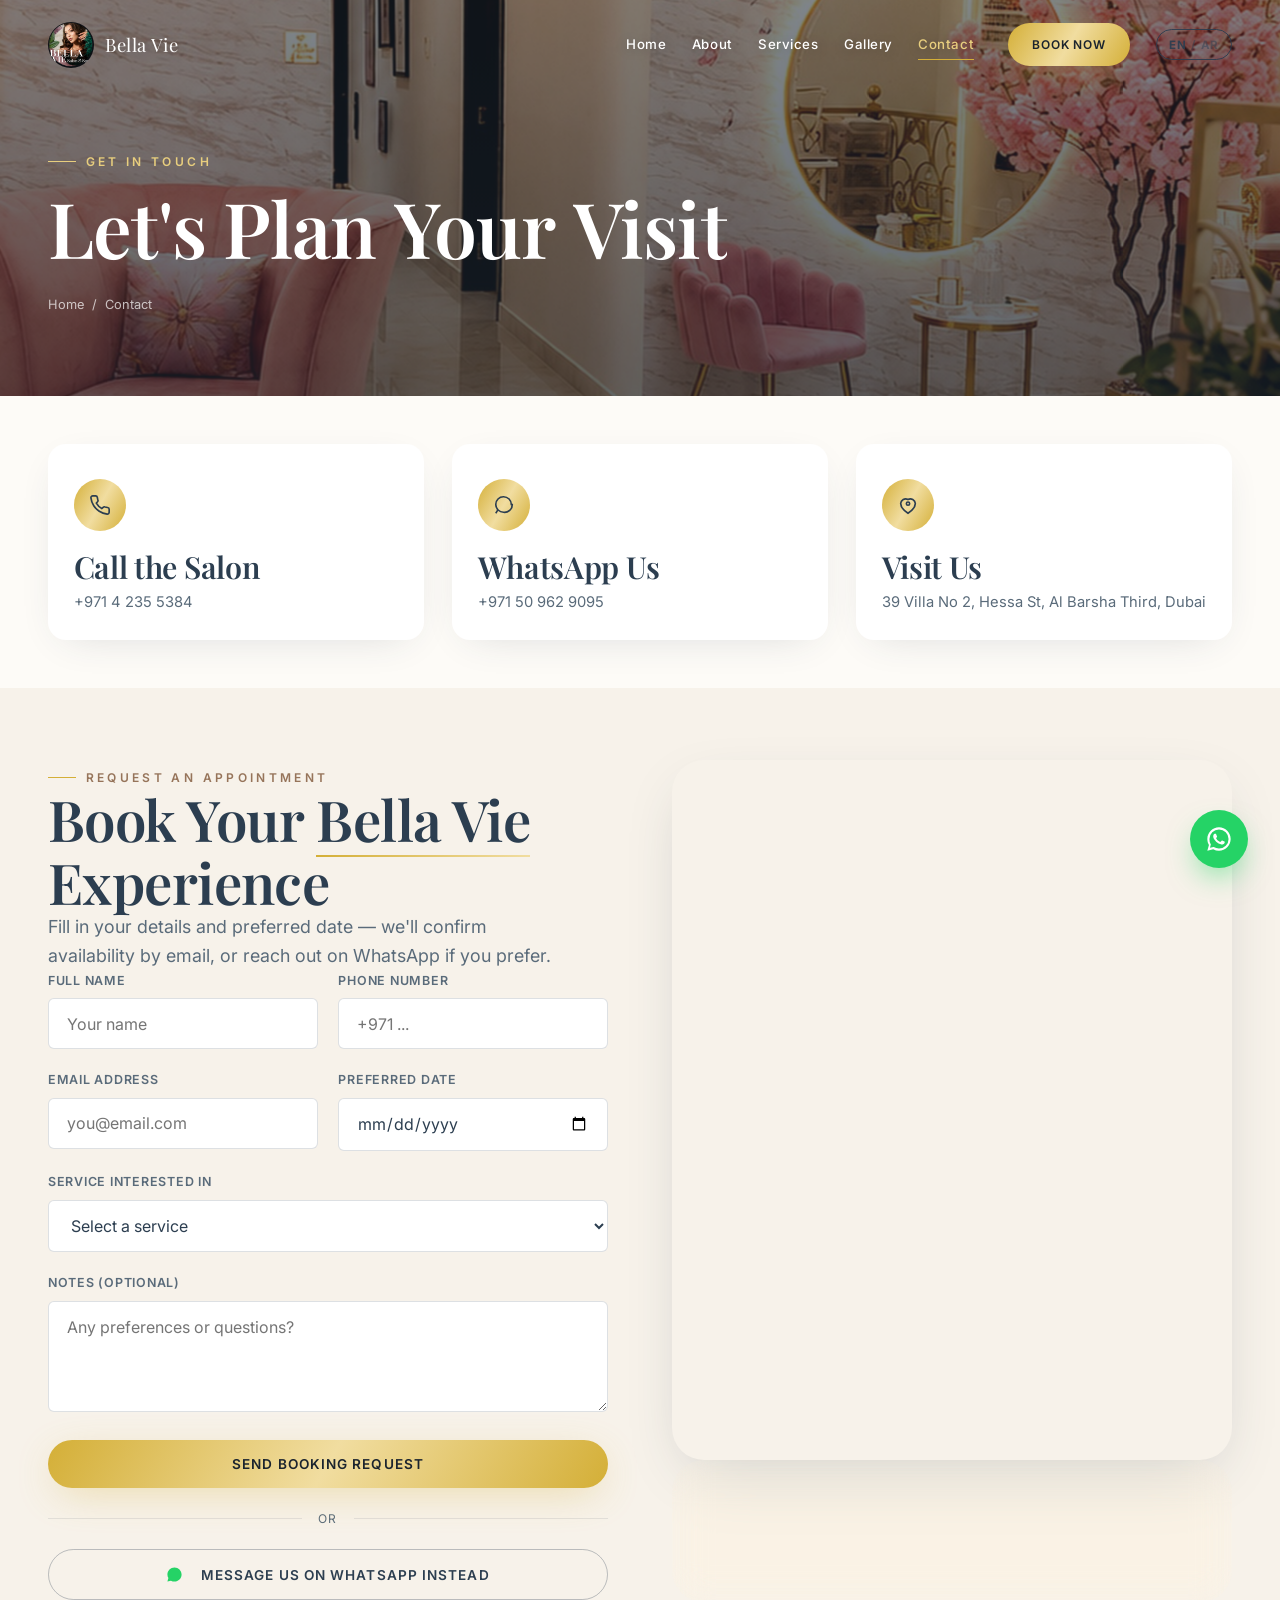
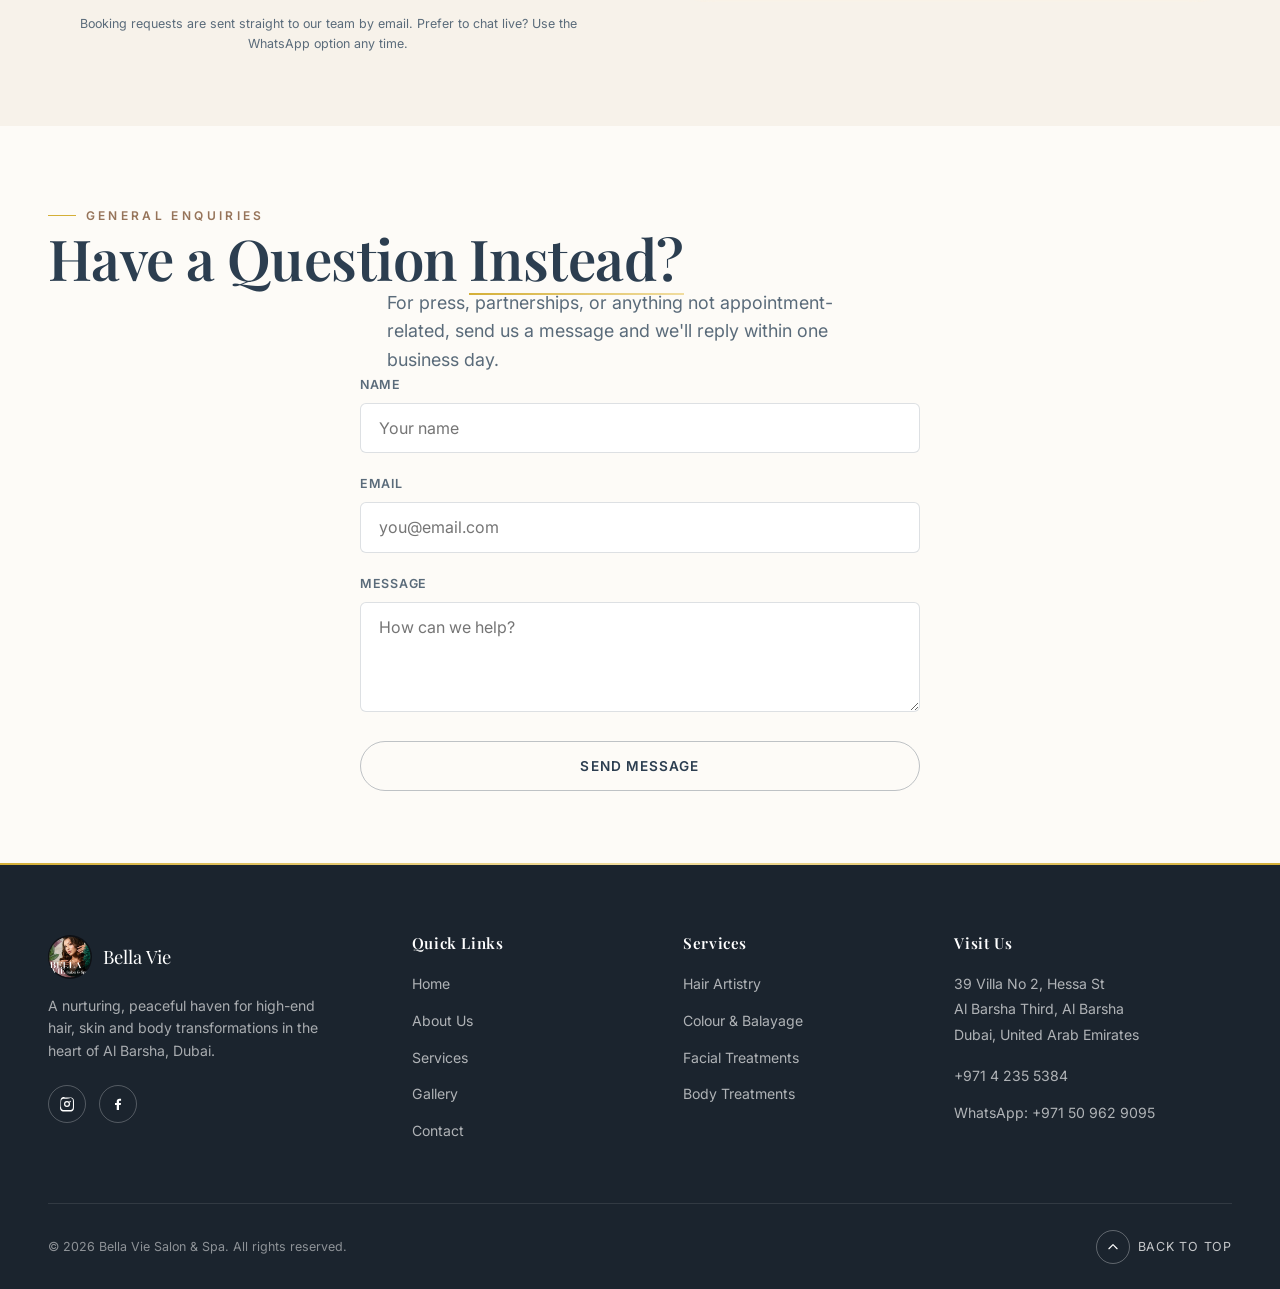
==== contact.html @ ded5eeb9 "Add files via upload" ====
<!DOCTYPE html>
<html lang="en">
<head>
<meta charset="UTF-8">
<meta name="viewport" content="width=device-width, initial-scale=1.0">
<title>Contact & Book | Bella Vie Salon & Spa — Dubai</title>
<meta name="description" content="Book your appointment or get in touch with Bella Vie Salon & Spa in Al Barsha, Dubai. Call, WhatsApp, or visit us in person.">
<link rel="canonical" href="https://bellavie.ae/contact.html">
<link rel="icon" type="image/png" sizes="32x32" href="favicon-32.png">
<link rel="preconnect" href="https://fonts.googleapis.com">
<link rel="preconnect" href="https://fonts.gstatic.com" crossorigin>
<link href="https://fonts.googleapis.com/css2?family=Playfair+Display:ital,wght@0,500;0,600;0,700;1,500;1,600&family=Inter:wght@400;500;600;700&family=Tajawal:wght@400;500;700&display=swap" rel="stylesheet">
<link rel="stylesheet" href="style.css?v=6">
<link rel="stylesheet" href="animations.css?v=6">
</head>
<body>

<div class="loader" aria-hidden="true">
  <div class="loader-mark">Bella&nbsp;Vie</div>
  <div class="loader-line"></div>
</div>

<header class="site-header">
  <div class="container">
    <a href="index.html" class="brand" aria-label="Bella Vie Salon & Spa — Home">
      <img src="logo-sm.png" alt="Bella Vie Salon & Spa logo" width="46" height="46">
      <span class="brand-word">Bella Vie</span>
    </a>
    <nav class="nav-links" id="nav-links">
      <a href="index.html" class="nav-link" data-i18n="nav.home">Home</a>
      <a href="about.html" class="nav-link" data-i18n="nav.about">About</a>
      <a href="services.html" class="nav-link" data-i18n="nav.services">Services</a>
      <a href="gallery.html" class="nav-link" data-i18n="nav.gallery">Gallery</a>
      <a href="contact.html" class="nav-link" data-i18n="nav.contact">Contact</a>
      <a href="contact.html#book" class="btn btn-gold btn-sm nav-cta" data-i18n="nav.book">Book Now</a>
      <button class="lang-toggle" id="lang-toggle" type="button" aria-label="Switch language">
        <span class="lang-en">EN</span><span class="lang-sep">/</span><span class="lang-ar">AR</span>
      </button>
    </nav>
    <button class="nav-toggle" id="nav-toggle" aria-label="Toggle navigation menu" aria-expanded="false">
      <span></span><span></span><span></span>
    </button>
  </div>
</header>

<section class="page-hero" style="min-height:44vh;">
  <div class="page-hero-media" data-parallax="0.1">
    <img src="hero-graded.jpg" alt="Bella Vie Salon interior" width="1642" height="1688">
  </div>
  <div class="page-hero-content container">
    <span class="eyebrow" data-i18n="contact.eyebrow">Get In Touch</span>
    <h1 data-i18n="contact.title">Let's Plan Your Visit</h1>
    <div class="breadcrumb">
      <a href="index.html">Home</a><span>/</span><span>Contact</span>
    </div>
  </div>
</section>

<!-- ============================= CONTACT INFO STRIP ============================= -->
<section class="section section--tight">
  <div class="container">
    <div class="grid grid-3">
      <div class="card" data-reveal>
        <div class="card-body" style="padding-top:2.2rem;">
          <div style="width:52px;height:52px;border-radius:50%;background:var(--grad-gold);display:flex;align-items:center;justify-content:center;margin-bottom:1.2rem;">
            <svg width="22" height="22" viewBox="0 0 24 24" fill="none" stroke="#2C3E50" stroke-width="1.8"><path d="M22 16.9v3a2 2 0 0 1-2.2 2 19.8 19.8 0 0 1-8.6-3.1 19.5 19.5 0 0 1-6-6 19.8 19.8 0 0 1-3.1-8.6A2 2 0 0 1 4.1 2h3a2 2 0 0 1 2 1.7c.1.9.3 1.8.6 2.7a2 2 0 0 1-.4 2.1L8 9.9a16 16 0 0 0 6 6l1.4-1.4a2 2 0 0 1 2.1-.4c.9.3 1.8.5 2.7.6a2 2 0 0 1 1.8 2Z"/></svg>
          </div>
          <h3>Call the Salon</h3>
          <p class="mt-sm"><a href="tel:+97142355384" style="color:var(--color-ink-soft);">+971 4 235 5384</a></p>
        </div>
      </div>
      <div class="card" data-reveal style="--delay:0.1s">
        <div class="card-body" style="padding-top:2.2rem;">
          <div style="width:52px;height:52px;border-radius:50%;background:var(--grad-gold);display:flex;align-items:center;justify-content:center;margin-bottom:1.2rem;">
            <svg width="22" height="22" viewBox="0 0 24 24" fill="none" stroke="#2C3E50" stroke-width="1.8"><path d="M21 11.5a8.38 8.38 0 0 1-9.5 8.4A8.5 8.5 0 0 1 3 11.5 8.38 8.38 0 0 1 11.5 3a8.5 8.5 0 0 1 8.5 8.5Z"/><path d="m3 21 2.5-4"/></svg>
          </div>
          <h3>WhatsApp Us</h3>
          <p class="mt-sm"><a href="https://wa.me/971509629095" target="_blank" rel="noopener" style="color:var(--color-ink-soft);">+971 50 962 9095</a></p>
        </div>
      </div>
      <div class="card" data-reveal style="--delay:0.2s">
        <div class="card-body" style="padding-top:2.2rem;">
          <div style="width:52px;height:52px;border-radius:50%;background:var(--grad-gold);display:flex;align-items:center;justify-content:center;margin-bottom:1.2rem;">
            <svg width="22" height="22" viewBox="0 0 24 24" fill="none" stroke="#2C3E50" stroke-width="1.8"><path d="M12 21c-4.4-2.9-8-6.4-8-10.6A5.4 5.4 0 0 1 12 6a5.4 5.4 0 0 1 8 4.4C20 14.6 16.4 18.1 12 21Z"/><circle cx="12" cy="10.5" r="1.8"/></svg>
          </div>
          <h3>Visit Us</h3>
          <p class="mt-sm" style="color:var(--color-ink-soft);">39 Villa No 2, Hessa St, Al Barsha Third, Dubai</p>
        </div>
      </div>
    </div>
  </div>
</section>

<!-- ============================= BOOKING FORM + MAP ============================= -->
<section class="section section--alt" id="book">
  <div class="container">
    <div class="split" style="align-items:flex-start;">
      <div data-reveal="left">
        <span class="eyebrow">Request an Appointment</span>
        <h2 class="mt-sm">Book Your <span class="thread">Bella Vie</span> Experience</h2>
        <p class="lead mt-md">Fill in your details and preferred date — we'll confirm availability by email, or reach out on WhatsApp if you prefer.</p>

        <form id="booking-form" class="mt-lg" novalidate action="https://formspree.io/f/YOUR_FORM_ID" method="POST">
          <input type="hidden" name="_subject" value="New Booking Request — Bella Vie Salon & Spa">
          <div class="form-row">
            <div class="form-field">
              <label for="name">Full Name</label>
              <input type="text" id="name" name="name" placeholder="Your name" required>
            </div>
            <div class="form-field">
              <label for="phone">Phone Number</label>
              <input type="tel" id="phone" name="phone" placeholder="+971 ..." required>
            </div>
          </div>
          <div class="form-row">
            <div class="form-field">
              <label for="email">Email Address</label>
              <input type="email" id="email" name="email" placeholder="you@email.com" required>
            </div>
            <div class="form-field">
              <label for="date">Preferred Date</label>
              <input type="date" id="date" name="date" required>
            </div>
          </div>
          <div class="form-field">
            <label for="service">Service Interested In</label>
            <select id="service" name="service" required>
              <option value="" disabled selected>Select a service</option>
              <optgroup label="Hair">
                <option>Women's Haircut & Blowout</option>
                <option>Men's Precision Haircut</option>
                <option>Signature Blowout</option>
                <option>Special Event Styling</option>
              </optgroup>
              <optgroup label="Hair Colour">
                <option>Full Colour Refresh</option>
                <option>Full Highlights</option>
                <option>Balayage / Ombré</option>
                <option>Premium Keratin Treatment</option>
              </optgroup>
              <optgroup label="Facial Treatments">
                <option>Signature Hydrating Facial</option>
                <option>Detox Facial</option>
                <option>Anti-Aging KRX Peel</option>
              </optgroup>
              <optgroup label="Body Treatments">
                <option>Swedish Massage</option>
                <option>Deep Tissue Massage</option>
                <option>Body Scrubs & Polishes</option>
              </optgroup>
            </select>
          </div>
          <div class="form-field">
            <label for="message">Notes (optional)</label>
            <textarea id="message" name="message" rows="4" placeholder="Any preferences or questions?"></textarea>
          </div>
          <button type="submit" class="btn btn-gold" style="width:100%;" id="booking-submit-btn">
            <span class="btn-label">Send Booking Request</span>
          </button>
          <div id="booking-status" class="form-status" role="status" aria-live="polite"></div>

          <div class="or-divider"><span>or</span></div>

          <button type="button" class="btn btn-outline" style="width:100%;" id="booking-whatsapp-btn">
            <svg width="17" height="17" viewBox="0 0 24 24" fill="#25D366" style="margin-right:0.5rem; vertical-align:-3px;"><path d="M12 2C6.48 2 2 6.48 2 12c0 1.86.5 3.6 1.38 5.1L2 22l5.05-1.32A9.94 9.94 0 0 0 12 22c5.52 0 10-4.48 10-10S17.52 2 12 2Z"/></svg>
            Message Us on WhatsApp Instead
          </button>
          <p style="font-size:0.78rem; color:var(--color-ink-soft); margin-top:0.9rem; text-align:center;">Booking requests are sent straight to our team by email. Prefer to chat live? Use the WhatsApp option any time.</p>
        </form>
      </div>

      <div data-reveal="right">
        <div class="frame-media" style="aspect-ratio:4/5; box-shadow:var(--shadow-soft);">
          <iframe
            title="Bella Vie Salon & Spa location map"
            src="https://www.google.com/maps?q=Hessa+St,+Al+Barsha+Third,+Al+Barsha,+Dubai,+United+Arab+Emirates&output=embed"
            width="100%" height="100%" style="border:0;" loading="lazy" referrerpolicy="no-referrer-when-downgrade">
          </iframe>
        </div>
        <div class="glass-panel mt-md" style="padding:1.6rem;">
          <h4>Opening Hours</h4>
          <div style="margin-top:0.9rem; font-size:0.9rem; color:var(--color-ink-soft); display:flex; flex-direction:column; gap:0.5rem;">
            <div style="display:flex; justify-content:space-between;"><span>Saturday – Thursday</span><span>10:00 AM – 10:00 PM</span></div>
            <div style="display:flex; justify-content:space-between;"><span>Friday</span><span>2:00 PM – 10:00 PM</span></div>
          </div>
        </div>
      </div>
    </div>
  </div>
</section>

<!-- ============================= GENERAL ENQUIRY ============================= -->
<section class="section">
  <div class="container container-narrow text-center">
    <span class="eyebrow" data-reveal style="justify-content:center;">General Enquiries</span>
    <h2 class="mt-sm" data-reveal style="--delay:0.06s">Have a Question <span class="thread">Instead?</span></h2>
    <p class="lead mt-sm" data-reveal style="--delay:0.1s; margin-inline:auto;">For press, partnerships, or anything not appointment-related, send us a message and we'll reply within one business day.</p>

    <form id="contact-form" class="mt-lg" novalidate data-reveal style="text-align:left; max-width:560px; margin-inline:auto; --delay:0.16s" action="https://formspree.io/f/YOUR_FORM_ID" method="POST">
      <input type="hidden" name="_subject" value="Website Enquiry — Bella Vie Salon & Spa">
      <div class="form-field">
        <label for="cname">Name</label>
        <input type="text" id="cname" name="name" placeholder="Your name" required>
      </div>
      <div class="form-field">
        <label for="cemail">Email</label>
        <input type="email" id="cemail" name="email" placeholder="you@email.com" required>
      </div>
      <div class="form-field">
        <label for="cmessage">Message</label>
        <textarea id="cmessage" name="message" rows="4" placeholder="How can we help?" required></textarea>
      </div>
      <button type="submit" class="btn btn-outline" style="width:100%;" id="contact-submit-btn">Send Message</button>
      <div id="contact-status" class="form-status" role="status" aria-live="polite"></div>
    </form>
  </div>
</section>

<footer class="site-footer">
  <div class="container">
    <div class="footer-grid">
      <div>
        <div class="footer-brand">
          <img src="logo-sm.png" alt="Bella Vie Salon & Spa logo">
          <span>Bella Vie</span>
        </div>
        <p class="footer-desc" data-i18n="footer.desc">A nurturing, peaceful haven for high-end hair, skin and body transformations in the heart of Al Barsha, Dubai.</p>
        <div class="footer-social">
          <a href="https://www.instagram.com/bellavie.uae/" target="_blank" rel="noopener" aria-label="Instagram"><svg viewBox="0 0 24 24"><path d="M12 2.2c3.2 0 3.6 0 4.9.07 1.2.06 2 .25 2.5.42.6.24 1.1.55 1.6 1.03.48.48.8 1 1.03 1.6.17.5.36 1.3.42 2.5.06 1.3.07 1.7.07 4.9s0 3.6-.07 4.9c-.06 1.2-.25 2-.42 2.5-.24.6-.55 1.1-1.03 1.6a4.4 4.4 0 0 1-1.6 1.03c-.5.17-1.3.36-2.5.42-1.3.06-1.7.07-4.9.07s-3.6 0-4.9-.07c-1.2-.06-2-.25-2.5-.42a4.4 4.4 0 0 1-1.6-1.03 4.4 4.4 0 0 1-1.03-1.6c-.17-.5-.36-1.3-.42-2.5C2.2 15.6 2.2 15.2 2.2 12s0-3.6.07-4.9c.06-1.2.25-2 .42-2.5.24-.6.55-1.1 1.03-1.6.48-.48 1-.8 1.6-1.03.5-.17 1.3-.36 2.5-.42C8.4 2.2 8.8 2.2 12 2.2Zm0 1.8c-3.15 0-3.52 0-4.76.07-1 .05-1.5.2-1.86.34-.47.18-.8.4-1.15.75-.35.35-.57.68-.75 1.15-.14.36-.3.87-.34 1.86C3.07 8.4 3.07 8.77 3.07 12s0 3.6.07 4.84c.05 1 .2 1.5.34 1.86.18.47.4.8.75 1.15.35.35.68.57 1.15.75.36.14.87.3 1.86.34 1.24.06 1.6.07 4.76.07s3.52 0 4.76-.07c1-.05 1.5-.2 1.86-.34.47-.18.8-.4 1.15-.75.35-.35.57-.68.75-1.15.14-.36.3-.87.34-1.86.06-1.24.07-1.6.07-4.84s0-3.6-.07-4.84c-.05-1-.2-1.5-.34-1.86a3 3 0 0 0-.75-1.15 3 3 0 0 0-1.15-.75c-.36-.14-.87-.3-1.86-.34C15.52 4 15.15 4 12 4Zm0 3.5a4.5 4.5 0 1 1 0 9 4.5 4.5 0 0 1 0-9Zm0 1.8a2.7 2.7 0 1 0 0 5.4 2.7 2.7 0 0 0 0-5.4Zm4.7-2a1.05 1.05 0 1 1 0 2.1 1.05 1.05 0 0 1 0-2.1Z"/></svg></a>
          <a href="https://www.facebook.com/Bellavie.uae/" target="_blank" rel="noopener" aria-label="Facebook"><svg viewBox="0 0 24 24"><path d="M13.5 21v-7.6h2.6l.4-3h-3v-1.9c0-.87.24-1.46 1.5-1.46H16.6V4.14C16.3 4.1 15.3 4 14.1 4c-2.4 0-4 1.47-4 4.16v2.24H7.5v3h2.6V21h3.4Z"/></svg></a>
        </div>
      </div>
      <div class="footer-col">
        <h4 data-i18n="footer.quicklinks">Quick Links</h4>
        <ul>
          <li><a href="index.html" data-i18n="nav.home">Home</a></li>
          <li><a href="about.html" data-i18n="footer.aboutus">About Us</a></li>
          <li><a href="services.html" data-i18n="nav.services">Services</a></li>
          <li><a href="gallery.html" data-i18n="nav.gallery">Gallery</a></li>
          <li><a href="contact.html" data-i18n="nav.contact">Contact</a></li>
        </ul>
      </div>
      <div class="footer-col">
        <h4 data-i18n="footer.services">Services</h4>
        <ul>
          <li><a href="services.html#hair" data-i18n="footer.hair">Hair Artistry</a></li>
          <li><a href="services.html#color" data-i18n="footer.color">Colour &amp; Balayage</a></li>
          <li><a href="services.html#facials" data-i18n="footer.facials">Facial Treatments</a></li>
          <li><a href="services.html#body" data-i18n="footer.body">Body Treatments</a></li>
        </ul>
      </div>
      <div class="footer-col">
        <h4 data-i18n="footer.visitus">Visit Us</h4>
        <address>
          39 Villa No 2, Hessa St<br>
          Al Barsha Third, Al Barsha<br>
          Dubai, United Arab Emirates
        </address>
        <ul style="margin-top:1rem;">
          <li><a href="tel:+97142355384">+971 4 235 5384</a></li>
          <li><a href="https://wa.me/971509629095" target="_blank" rel="noopener">WhatsApp: +971 50 962 9095</a></li>
        </ul>
      </div>
    </div>
    <div class="footer-bottom">
      <span>&copy; <span data-year></span> Bella Vie Salon &amp; Spa. All rights reserved.</span>
      <a href="#top" class="back-to-top" data-back-to-top>
        <span class="circle">
          <svg width="14" height="14" viewBox="0 0 24 24" fill="none" stroke="#fff" stroke-width="2"><path d="m5 15 7-7 7 7" stroke-linecap="round" stroke-linejoin="round"/></svg>
        </span>
        <span data-i18n="footer.backtotop">Back to Top</span>
      </a>
    </div>
  </div>
</footer>

<a href="https://wa.me/971509629095" target="_blank" rel="noopener" class="float-whatsapp" aria-label="Chat with us on WhatsApp">
  <svg viewBox="0 0 24 24"><path d="M12 2C6.48 2 2 6.48 2 12c0 1.86.5 3.6 1.38 5.1L2 22l5.05-1.32A9.94 9.94 0 0 0 12 22c5.52 0 10-4.48 10-10S17.52 2 12 2Zm0 18.2c-1.63 0-3.15-.45-4.45-1.24l-.32-.19-3 .78.8-2.92-.2-.3A8.18 8.18 0 0 1 3.8 12 8.2 8.2 0 1 1 12 20.2Zm4.5-6.13c-.25-.12-1.45-.71-1.68-.8-.22-.08-.39-.12-.55.13-.16.24-.63.79-.78.96-.14.16-.28.18-.53.06-.25-.12-1.04-.38-1.98-1.22-.73-.65-1.22-1.45-1.37-1.7-.14-.24-.02-.37.11-.5.11-.11.25-.28.37-.42.12-.14.16-.24.24-.4.08-.16.04-.3-.02-.42-.06-.12-.55-1.33-.76-1.82-.2-.48-.4-.42-.55-.42h-.47c-.16 0-.42.06-.64.3-.22.24-.85.83-.85 2.02s.87 2.35.99 2.51c.12.16 1.71 2.6 4.14 3.65.58.25 1.03.4 1.38.51.58.18 1.11.16 1.53.1.47-.07 1.45-.59 1.65-1.16.2-.57.2-1.06.14-1.16-.06-.1-.22-.16-.47-.28Z"/></svg>
</a>

<script src="main.js?v=6" defer></script>
</body>
</html>
---- style.css ----
/* ============================================================
   BELLA VIE SALON & SPA — Core Stylesheet
   Design tokens, layout, and component styles.
   Palette: Alabaster / Champagne Gold / Deep Charcoal / Soft Rose
   Type: Playfair Display (display) + Inter (body)
   ============================================================ */

:root {
  /* ---- Color tokens ---- */
  --color-bg: #FDFBF7;
  --color-bg-alt: #F7F2EA;
  --color-surface: #FFFFFF;
  --color-ink: #2C3E50;
  --color-ink-soft: #5A6B7A;
  --color-gold: #D4AF37;
  --color-gold-soft: #E8CE7E;
  --color-mauve: #E0B0FF;
  --color-taupe: #B38F72;
  --color-taupe-dark: #96745A;
  --color-line: rgba(44, 62, 80, 0.1);
  --color-charcoal-deep: #1B242E;

  /* ---- Gradients ---- */
  --grad-gold: linear-gradient(120deg, #D4AF37 0%, #F1DDA0 50%, #D4AF37 100%);
  --grad-aura: radial-gradient(circle at 30% 30%, rgba(224,176,255,0.35), transparent 60%),
               radial-gradient(circle at 70% 70%, rgba(212,175,55,0.30), transparent 60%);
  --grad-overlay-hero: linear-gradient(180deg, rgba(27,36,46,0.35) 0%, rgba(27,36,46,0.55) 45%, rgba(27,36,46,0.88) 100%);
  --grad-scrim: linear-gradient(180deg, rgba(253,251,247,0) 0%, rgba(253,251,247,1) 100%);

  /* ---- Type ---- */
  --font-display: 'Playfair Display', 'Georgia', serif;
  --font-body: 'Inter', -apple-system, BlinkMacSystemFont, sans-serif;

  /* ---- Spacing scale ---- */
 --space-xs: 0.5rem;
 --space-sm: 1rem;
 --space-md: 1.75rem;
 --space-lg: 3rem;
 --space-xl: 4.5rem;
 --space-2xl: 6.5rem;

  /* ---- Radii & shadows ---- */
  --radius-sm: 6px;
  --radius-md: 18px;
  --radius-lg: 32px;
  --radius-full: 999px;
  --shadow-soft: 0 20px 60px -20px rgba(44, 62, 80, 0.25);
  --shadow-gold: 0 10px 40px -10px rgba(212, 175, 55, 0.45);

  /* ---- Motion ---- */
  --ease-lux: cubic-bezier(0.22, 1, 0.36, 1);
  --dur-fast: 0.35s;
  --dur-med: 0.7s;
  --dur-slow: 1.2s;
}

/* ============================================================
   RESET
   ============================================================ */
*, *::before, *::after { box-sizing: border-box; margin: 0; padding: 0; }

html {
  scroll-behavior: smooth;
  -webkit-text-size-adjust: 100%;
  overflow-x: hidden;
  width: 100%;
}

@media (prefers-reduced-motion: reduce) {
  html { scroll-behavior: auto; }
  *, *::before, *::after {
    animation-duration: 0.01ms !important;
    animation-iteration-count: 1 !important;
    transition-duration: 0.01ms !important;
    scroll-behavior: auto !important;
  }
}

body {
  font-family: var(--font-body);
  background: var(--color-bg);
  color: var(--color-ink);
  line-height: 1.6;
  font-size: 16px;
  overflow-x: hidden;
  -webkit-font-smoothing: antialiased;
}

img { max-width: 100%; display: block; }
a { color: inherit; text-decoration: none; }
ul { list-style: none; }
button { font-family: inherit; cursor: pointer; border: none; background: none; }
input, textarea, select { font-family: inherit; font-size: inherit; }

::selection { background: var(--color-gold); color: var(--color-charcoal-deep); }

/* Focus visibility for accessibility */
a:focus-visible, button:focus-visible, input:focus-visible, textarea:focus-visible {
  outline: 2px solid var(--color-gold);
  outline-offset: 3px;
  border-radius: 4px;
}

/* ============================================================
   TYPOGRAPHY
   ============================================================ */
h1, h2, h3, h4 {
  font-family: var(--font-display);
  font-weight: 600;
  line-height: 1.12;
  color: var(--color-ink);
  letter-spacing: -0.01em;
}

h1 { font-size: clamp(2.6rem, 6vw, 5.4rem); }
h2 { font-size: clamp(2.1rem, 4.4vw, 3.6rem); }
h3 { font-size: clamp(1.4rem, 2.4vw, 1.9rem); }
h4 { font-size: 1.15rem; }

p { color: var(--color-ink-soft); font-size: 1rem; }

.eyebrow {
  display: inline-flex;
  align-items: center;
  gap: 0.6rem;
  font-family: var(--font-body);
  font-size: 0.75rem;
  font-weight: 600;
  letter-spacing: 0.28em;
  text-transform: uppercase;
  color: var(--color-taupe-dark);
}
.eyebrow::before {
  content: '';
  width: 28px;
  height: 1px;
  background: var(--color-gold);
}

.lead {
  font-size: clamp(1.05rem, 1.4vw, 1.25rem);
  color: var(--color-ink-soft);
  max-width: 46ch;
}

/* Gold "thread" underline — signature motif */
.thread {
  position: relative;
  display: inline-block;
}
.thread::after {
  content: '';
  position: absolute;
  left: 0; bottom: -0.12em;
  width: 100%;
  height: 2px;
  background: var(--grad-gold);
  background-size: 200% 100%;
  transform: scaleX(0);
  transform-origin: left;
  transition: transform 1s var(--ease-lux);
}
.thread.in-view::after { transform: scaleX(1); }

/* ============================================================
   LAYOUT UTILITIES
   ============================================================ */
.container {
  width: 100%;
  max-width: 1280px;
  margin-inline: auto;
  padding-inline: clamp(1.25rem, 4vw, 3rem);
}

.section {
  position: relative;
  padding-block: var(--space-xl);
}
.section--tight { padding-block: var(--space-lg); }
.section--alt { background: var(--color-bg-alt); }

.section-head {
  max-width: 700px;
  margin-bottom: var(--space-lg);
}
.section-head.center { margin-inline: auto; text-align: center; }
.section-head--tight { margin-bottom: var(--space-md); }

.divider-gold {
  width: 64px;
  height: 2px;
  background: var(--grad-gold);
  margin: var(--space-sm) 0;
}
.center .divider-gold { margin-inline: auto; }

.grid { display: grid; gap: var(--space-md); }
.grid-2 { grid-template-columns: repeat(2, 1fr); }
.grid-3 { grid-template-columns: repeat(3, 1fr); }
.grid-4 { grid-template-columns: repeat(4, 1fr); }

@media (max-width: 980px) {
  .grid-3, .grid-4 { grid-template-columns: repeat(2, 1fr); }
}
@media (max-width: 640px) {
  .grid-2, .grid-3, .grid-4 { grid-template-columns: 1fr; }
}

/* ============================================================
   BUTTONS
   ============================================================ */
.btn {
  position: relative;
  display: inline-flex;
  align-items: center;
  justify-content: center;
  gap: 0.6rem;
  padding: 1rem 2.1rem;
  font-size: 0.85rem;
  font-weight: 600;
  letter-spacing: 0.08em;
  text-transform: uppercase;
  border-radius: var(--radius-full);
  transition: transform var(--dur-fast) var(--ease-lux),
              box-shadow var(--dur-fast) var(--ease-lux),
              background var(--dur-fast) var(--ease-lux),
              color var(--dur-fast) var(--ease-lux);
  white-space: nowrap;
}

.btn-primary {
  background: var(--color-taupe);
  color: #fff;
  box-shadow: 0 12px 30px -10px rgba(179, 143, 114, 0.55);
}
.btn-primary:hover {
  background: var(--color-taupe-dark);
  transform: translateY(-3px);
  box-shadow: 0 18px 40px -12px rgba(179, 143, 114, 0.7);
}

.btn-outline {
  background: transparent;
  color: var(--color-ink);
  border: 1px solid rgba(44,62,80,0.3);
}
.btn-outline:hover {
  border-color: var(--color-gold);
  background: rgba(212, 175, 55, 0.08);
  transform: translateY(-3px);
}

.btn-ghost-light {
  background: rgba(255,255,255,0.12);
  color: #fff;
  border: 1px solid rgba(255,255,255,0.55);
  backdrop-filter: blur(6px);
}
.btn-ghost-light:hover {
  background: rgba(255,255,255,0.92);
  color: var(--color-charcoal-deep);
  transform: translateY(-3px);
}

.btn-gold {
  background: var(--grad-gold);
  color: var(--color-charcoal-deep);
  box-shadow: var(--shadow-gold);
}
.btn-gold:hover { transform: translateY(-3px); box-shadow: 0 20px 48px -12px rgba(212,175,55,0.6); }

.btn-sm { padding: 0.75rem 1.5rem; font-size: 0.75rem; }

/* Floating WhatsApp button */
.float-whatsapp {
  position: fixed;
  right: clamp(1rem, 3vw, 2rem);
  bottom: clamp(1rem, 3vw, 2rem);
  width: 58px; height: 58px;
  border-radius: 50%;
  background: #25D366;
  display: flex; align-items: center; justify-content: center;
  box-shadow: 0 14px 30px -8px rgba(37, 211, 102, 0.6);
  z-index: 500;
  transition: transform var(--dur-fast) var(--ease-lux);
  animation: float-bob 3.4s ease-in-out infinite;
}
.float-whatsapp:hover { transform: scale(1.08); }
.float-whatsapp svg { width: 28px; height: 28px; fill: #fff; }

@keyframes float-bob {
  0%, 100% { transform: translateY(0); }
  50% { transform: translateY(-8px); }
}

/* ============================================================
   HEADER / NAV
   ============================================================ */
.site-header {
  position: fixed;
  top: 0; left: 0; right: 0;
  z-index: 900;
  padding-block: 1.35rem;
  transition: padding var(--dur-med) var(--ease-lux);
  /* NOTE: no filter/backdrop-filter/transform on this element itself — see ::before below.
     Applying those directly here would make this the containing block for the fixed-position
     mobile nav overlay (a descendant), causing it to cover only the header's box instead of
     the full viewport once scrolled. The blur lives on a pseudo-element instead. */
}
.site-header::before {
  content: '';
  position: absolute;
  inset: 0;
  z-index: -1;
  pointer-events: none;
  background: rgba(253, 251, 247, 0);
  box-shadow: none;
  transition: background var(--dur-med) var(--ease-lux),
              box-shadow var(--dur-med) var(--ease-lux),
              backdrop-filter var(--dur-med) var(--ease-lux);
}
.site-header .container {
  display: flex;
  align-items: center;
  justify-content: space-between;
}
.site-header.is-scrolled {
  padding-block: 0.85rem;
}
.site-header.is-scrolled::before {
  background: rgba(253, 251, 247, 0.86);
  backdrop-filter: blur(14px) saturate(140%);
  box-shadow: 0 8px 30px -16px rgba(44,62,80,0.25);
}

.brand {
  display: flex;
  align-items: center;
  gap: 0.7rem;
}
.brand img { height: 46px; width: 46px; border-radius: 50%; object-fit: cover; transition: transform var(--dur-fast) var(--ease-lux); }
.brand:hover img { transform: rotate(8deg) scale(1.05); }
.brand-word {
  font-family: var(--font-display);
  font-size: 1.15rem;
  letter-spacing: 0.03em;
  color: var(--color-ink);
}
.site-header:not(.is-scrolled) .brand-word,
.site-header:not(.is-scrolled) .nav-link {
  color: #fff;
  text-shadow: 0 2px 12px rgba(0,0,0,0.25);
}

.nav-links {
  display: flex;
  align-items: center;
  gap: clamp(1.2rem, 2vw, 2.4rem);
}
.nav-link {
  font-size: 0.83rem;
  font-weight: 500;
  letter-spacing: 0.04em;
  color: var(--color-ink);
  position: relative;
  padding-block: 0.3rem;
}
.nav-link::after {
  content: '';
  position: absolute;
  left: 0; bottom: 0;
  width: 0%; height: 1px;
  background: var(--color-gold);
  transition: width var(--dur-fast) var(--ease-lux);
}
.nav-link:hover::after, .nav-link.active::after { width: 100%; }
.nav-link.active { color: var(--color-taupe-dark); }
.site-header:not(.is-scrolled) .nav-link.active { color: var(--color-gold-soft); }

.nav-cta { margin-left: 0.5rem; }

.nav-toggle {
  display: none;
  width: 42px; height: 42px;
  flex-direction: column;
  align-items: center;
  justify-content: center;
  gap: 5px;
  z-index: 1001;
}
.nav-toggle span {
  width: 24px; height: 2px;
  background: currentColor;
  transition: all var(--dur-fast) var(--ease-lux);
}
.site-header:not(.is-scrolled) .nav-toggle { color: #fff; }
.site-header.is-scrolled .nav-toggle { color: var(--color-ink); }

@media (max-width: 900px) {
  .nav-toggle { display: flex; }
  .nav-links {
    position: fixed;
    inset: 0;
    background: var(--color-charcoal-deep);
    flex-direction: column;
    justify-content: center;
    gap: 2rem;
    transform: translateX(100%);
    transition: transform var(--dur-med) var(--ease-lux);
  }
  .nav-links.is-open { transform: translateX(0); }
  .nav-links .nav-link { color: #fff !important; font-size: 1.3rem; text-shadow: none !important; }
  .nav-cta { margin-left: 0; }
  body.nav-open { overflow: hidden; }
}

/* ============================================================
   HERO (cinematic)
   ============================================================ */
.hero {
  position: relative;
  min-height: 100svh;
  display: flex;
  align-items: flex-end;
  overflow: hidden;
  background: var(--color-charcoal-deep);
}
.hero-media {
  position: absolute;
  inset: 0;
  overflow: hidden;
}
.hero-media img {
  width: 100%; height: 100%;
  object-fit: cover;
  object-position: 50% 25%;
  transform: scale(1.12);
  will-change: transform;
}
.hero-media::after {
  content: '';
  position: absolute; inset: 0;
  background: var(--grad-overlay-hero);
}
.hero-grain {
  position: absolute; inset: 0;
  opacity: 0.05;
  mix-blend-mode: overlay;
  pointer-events: none;
  background-image: url("data:image/svg+xml,%3Csvg xmlns='http://www.w3.org/2000/svg' width='120' height='120'%3E%3Cfilter id='n'%3E%3CfeTurbulence type='fractalNoise' baseFrequency='0.9' numOctaves='2' stitchTiles='stitch'/%3E%3C/filter%3E%3Crect width='100%25' height='100%25' filter='url(%23n)'/%3E%3C/svg%3E");
}

.hero-content {
  position: relative;
  z-index: 2;
  width: 100%;
  padding-block: var(--space-2xl) var(--space-xl);
  color: #fff;
}
.hero-eyebrow {
  display: inline-flex;
  align-items: center;
  gap: 0.7rem;
  font-size: 0.78rem;
  letter-spacing: 0.32em;
  text-transform: uppercase;
  color: var(--color-gold-soft);
  margin-bottom: 1.4rem;
  opacity: 0;
  animation: rise-in 1s var(--ease-lux) 0.3s forwards;
}
.hero-eyebrow::before { content:''; width: 40px; height: 1px; background: var(--color-gold-soft); }

.hero-title {
  color: #fff;
  font-size: clamp(3rem, 8vw, 6.6rem);
  max-width: 16ch;
  opacity: 0;
  animation: rise-in 1.1s var(--ease-lux) 0.5s forwards;
}
.hero-title em {
  font-style: italic;
  color: var(--color-gold-soft);
}

.hero-sub {
  margin-top: 1.6rem;
  max-width: 42ch;
  font-size: clamp(1rem, 1.3vw, 1.2rem);
  color: rgba(255,255,255,0.86);
  opacity: 0;
  animation: rise-in 1.1s var(--ease-lux) 0.75s forwards;
}

.hero-actions {
  margin-top: 2.6rem;
  display: flex;
  flex-wrap: wrap;
  gap: 1rem;
  opacity: 0;
  animation: rise-in 1.1s var(--ease-lux) 1s forwards;
}

@keyframes rise-in {
  from { opacity: 0; transform: translateY(28px); }
  to { opacity: 1; transform: translateY(0); }
}

.hero-scroll {
  position: absolute;
  bottom: 2.4rem;
  left: 50%;
  transform: translateX(-50%);
  z-index: 2;
  display: flex;
  flex-direction: column;
  align-items: center;
  gap: 0.6rem;
  color: rgba(255,255,255,0.75);
  font-size: 0.68rem;
  letter-spacing: 0.24em;
  text-transform: uppercase;
  opacity: 0;
  animation: rise-in 1s var(--ease-lux) 1.3s forwards;
}
.hero-scroll .line {
  width: 1px; height: 42px;
  background: linear-gradient(180deg, rgba(255,255,255,0.9), transparent);
  overflow: hidden;
  position: relative;
}
.hero-scroll .line::after {
  content: '';
  position: absolute; top: -100%; left: 0;
  width: 100%; height: 100%;
  background: var(--color-gold-soft);
  animation: scroll-drip 2.2s ease-in-out infinite;
}
@keyframes scroll-drip {
  0% { top: -100%; }
  60% { top: 100%; }
  100% { top: 100%; }
}

.hero-stats {
  position: relative;
  z-index: 2;
  border-top: 1px solid rgba(255,255,255,0.18);
  margin-top: var(--space-xl);
}
.hero-stats .container {
  display: grid;
  grid-template-columns: repeat(4, 1fr);
  padding-block: 1.6rem;
}
.hero-stat { text-align: left; }
.hero-stat .num {
  font-family: var(--font-display);
  font-size: clamp(1.6rem, 2.6vw, 2.4rem);
  color: #fff;
}
.hero-stat .label {
  font-size: 0.72rem;
  letter-spacing: 0.14em;
  text-transform: uppercase;
  color: rgba(255,255,255,0.65);
  margin-top: 0.2rem;
}
@media (max-width: 760px) {
  .hero-stats .container { grid-template-columns: repeat(2, 1fr); gap: 1.4rem; }
}

/* ============================================================
   PAGE HERO (inner pages — smaller cinematic banner)
   ============================================================ */
.page-hero {
  position: relative;
  min-height: 62vh;
  display: flex;
  align-items: center;
  overflow: hidden;
  background: var(--color-charcoal-deep);
}
.page-hero-media { position: absolute; inset: 0; }
.page-hero-media img {
  width: 100%; height: 100%; object-fit: cover;
  transform: scale(1.1);
}
.page-hero-media::after {
  content: '';
  position: absolute; inset: 0;
  background: linear-gradient(180deg, rgba(27,36,46,0.55) 0%, rgba(27,36,46,0.7) 100%);
}
.page-hero-content {
  position: relative; z-index: 2;
  color: #fff;
  padding-top: 4rem;
}
.page-hero .eyebrow { color: var(--color-gold-soft); }
.page-hero .eyebrow::before { background: var(--color-gold-soft); }
.page-hero h1 { color: #fff; margin-top: 0.8rem; }
.page-hero .breadcrumb {
  margin-top: 1.2rem;
  font-size: 0.8rem;
  color: rgba(255,255,255,0.7);
  display: flex; gap: 0.5rem;
}
.page-hero .breadcrumb a:hover { color: var(--color-gold-soft); }

/* ============================================================
   AURA / GLASSMORPHISM SIGNATURE ELEMENT
   ============================================================ */
.aura-blob {
  position: absolute;
  border-radius: 50%;
  filter: blur(70px);
  background: var(--grad-aura);
  z-index: 0;
  pointer-events: none;
  opacity: 0.8;
}

.glass-panel {
  background: rgba(255, 255, 255, 0.55);
  backdrop-filter: blur(18px) saturate(160%);
  -webkit-backdrop-filter: blur(18px) saturate(160%);
  border: 1px solid rgba(255,255,255,0.6);
  border-radius: var(--radius-lg);
  box-shadow: var(--shadow-soft);
}
.glass-panel-dark {
  background: rgba(27, 36, 46, 0.45);
  backdrop-filter: blur(18px) saturate(160%);
  -webkit-backdrop-filter: blur(18px) saturate(160%);
  border: 1px solid rgba(255,255,255,0.14);
  border-radius: var(--radius-lg);
  color: #fff;
}

/* ============================================================
   CARDS
   ============================================================ */
.card {
  background: var(--color-surface);
  border-radius: var(--radius-md);
  overflow: hidden;
  box-shadow: 0 10px 40px -18px rgba(44,62,80,0.2);
  transition: transform var(--dur-med) var(--ease-lux), box-shadow var(--dur-med) var(--ease-lux);
}
.card:hover {
  transform: translateY(-8px);
  box-shadow: 0 30px 60px -20px rgba(44,62,80,0.32);
}
.card-media { position: relative; aspect-ratio: 4/5; overflow: hidden; }
.card-media img { width: 100%; height: 100%; object-fit: cover; transition: transform 1.1s var(--ease-lux); }
.card:hover .card-media img { transform: scale(1.08); }
.card-body { padding: 1.6rem; }
.card-body h3 { margin-bottom: 0.4rem; }
.card-body p { font-size: 0.92rem; }

/* Service list rows */
.service-row {
  display: flex;
  align-items: baseline;
  justify-content: space-between;
  gap: 1.5rem;
  padding: 1.5rem 0;
  border-bottom: 1px solid var(--color-line);
  transition: padding-left var(--dur-fast) var(--ease-lux), background var(--dur-fast) var(--ease-lux);
}
.service-row:hover {
  padding-left: 0.6rem;
  background: linear-gradient(90deg, rgba(212,175,55,0.06), transparent);
}
.service-row .name {
  font-family: var(--font-display);
  font-size: 1.2rem;
  color: var(--color-ink);
}
.service-row .desc { font-size: 0.85rem; color: var(--color-ink-soft); margin-top: 0.25rem; }
.service-row .dots {
  flex: 1;
  border-bottom: 1px dotted rgba(44,62,80,0.25);
  margin: 0 0.5rem;
  transform: translateY(-6px);
}
.service-row .price {
  font-family: var(--font-display);
  font-weight: 600;
  color: var(--color-taupe-dark);
  font-size: 1.05rem;
  white-space: nowrap;
}
@media (max-width: 640px) {
  .service-row { flex-wrap: wrap; }
  .service-row .dots { display: none; }
}

.service-category-title {
  display: flex;
  align-items: center;
  gap: 1rem;
  margin-bottom: 0.5rem;
}
.service-category-title h3 { white-space: nowrap; }
.service-category-title .rule { flex: 1; height: 1px; background: var(--color-line); }

/* ============================================================
   TESTIMONIALS
   ============================================================ */
.testimonial-card {
  padding: 2.4rem;
  border-radius: var(--radius-md);
  background: var(--color-surface);
  box-shadow: 0 10px 40px -20px rgba(44,62,80,0.22);
}
.testimonial-card .stars { color: var(--color-gold); letter-spacing: 0.15em; margin-bottom: 1rem; font-size: 0.9rem; }
.testimonial-card p.quote { font-family: var(--font-display); font-style: italic; font-size: 1.15rem; color: var(--color-ink); margin-bottom: 1.4rem; }
.testimonial-author { display: flex; align-items: center; gap: 0.8rem; }
.testimonial-author .initial {
  width: 42px; height: 42px; border-radius: 50%;
  background: var(--grad-gold);
  color: var(--color-charcoal-deep);
  display: flex; align-items: center; justify-content: center;
  font-family: var(--font-display); font-weight: 700;
}
.testimonial-author .name { font-weight: 600; font-size: 0.9rem; color: var(--color-ink); }
.testimonial-author .role { font-size: 0.78rem; color: var(--color-ink-soft); }

/* ============================================================
   COUNTERS
   ============================================================ */
.counter-grid {
  display: grid;
  grid-template-columns: repeat(4, 1fr);
  gap: 2rem;
  text-align: center;
}
.counter-item .count {
  font-family: var(--font-display);
  font-size: clamp(2.2rem, 4vw, 3.4rem);
  color: var(--color-ink);
}
.counter-item .count .plus { color: var(--color-gold); }
.counter-item .label {
  font-size: 0.78rem;
  letter-spacing: 0.12em;
  text-transform: uppercase;
  color: var(--color-ink-soft);
  margin-top: 0.3rem;
}
@media (max-width: 760px) {
  .counter-grid { grid-template-columns: repeat(2, 1fr); }
}

/* ============================================================
   FORM (Contact / Booking)
   ============================================================ */
.form-field { margin-bottom: 1.3rem; }
.form-field label {
  display: block;
  font-size: 0.78rem;
  font-weight: 600;
  letter-spacing: 0.06em;
  text-transform: uppercase;
  color: var(--color-ink-soft);
  margin-bottom: 0.5rem;
}
.form-field input, .form-field select, .form-field textarea {
  width: 100%;
  padding: 0.9rem 1.1rem;
  background: var(--color-surface);
  border: 1px solid rgba(44,62,80,0.16);
  border-radius: var(--radius-sm);
  color: var(--color-ink);
  transition: border-color var(--dur-fast) var(--ease-lux), box-shadow var(--dur-fast) var(--ease-lux);
}
.form-field input:focus, .form-field select:focus, .form-field textarea:focus {
  outline: none;
  border-color: var(--color-gold);
  box-shadow: 0 0 0 4px rgba(212,175,55,0.14);
}
.form-row { display: grid; grid-template-columns: 1fr 1fr; gap: 1.3rem; }
.form-row > * { min-width: 0; }
@media (max-width: 640px) { .form-row { grid-template-columns: 1fr; } }
  margin-top: 1rem;
  font-size: 0.88rem;
  text-align: center;
  min-height: 1.2em;
}
.form-status.is-success { color: #2e7d4f; }
.form-status.is-error { color: #b3413a; }

.or-divider {
  display: flex;
  align-items: center;
  gap: 1rem;
  margin: 1.3rem 0;
  color: var(--color-ink-soft);
  font-size: 0.75rem;
  letter-spacing: 0.1em;
  text-transform: uppercase;
}
.or-divider::before, .or-divider::after {
  content: '';
  flex: 1;
  height: 1px;
  background: var(--color-line);
}

/* ============================================================
   FOOTER
   ============================================================ */
.site-footer {
  position: relative;
  background: var(--color-charcoal-deep);
  color: rgba(255,255,255,0.78);
  padding-top: var(--space-xl);
  overflow: hidden;
}
.site-footer::before {
  content: '';
  position: absolute; top: 0; left: 0; right: 0; height: 2px;
  background: var(--grad-gold);
}
.footer-grid {
  display: grid;
  grid-template-columns: 1.4fr 1fr 1fr 1.2fr;
  gap: 2.5rem;
  padding-bottom: var(--space-lg);
  border-bottom: 1px solid rgba(255,255,255,0.1);
}
.footer-brand { display: flex; align-items: center; gap: 0.7rem; margin-bottom: 1rem; }
.footer-brand img { height: 44px; width: 44px; border-radius: 50%; }
.footer-brand span { font-family: var(--font-display); font-size: 1.15rem; color: #fff; }
.footer-desc { font-size: 0.88rem; max-width: 32ch; color: rgba(255,255,255,0.62); }
.footer-social { display: flex; gap: 0.8rem; margin-top: 1.4rem; }
.footer-social a {
  width: 38px; height: 38px; border-radius: 50%;
  border: 1px solid rgba(255,255,255,0.25);
  display: flex; align-items: center; justify-content: center;
  transition: all var(--dur-fast) var(--ease-lux);
}
.footer-social a:hover { background: var(--color-gold); border-color: var(--color-gold); transform: translateY(-3px); }
.footer-social svg { width: 16px; height: 16px; fill: #fff; }

.footer-col h4 { color: #fff; font-size: 0.95rem; margin-bottom: 1.2rem; letter-spacing: 0.04em; }
.footer-col ul li { margin-bottom: 0.7rem; }
.footer-col a { font-size: 0.88rem; color: rgba(255,255,255,0.65); transition: color var(--dur-fast); }
.footer-col a:hover { color: var(--color-gold-soft); }
.footer-col address { font-style: normal; font-size: 0.88rem; color: rgba(255,255,255,0.65); line-height: 1.8; }

.footer-bottom {
  display: flex;
  align-items: center;
  justify-content: space-between;
  padding-block: 1.6rem;
  font-size: 0.78rem;
  color: rgba(255,255,255,0.5);
  flex-wrap: wrap;
  gap: 1rem;
}
.back-to-top {
  display: inline-flex;
  align-items: center;
  gap: 0.5rem;
  color: rgba(255,255,255,0.75);
  font-size: 0.78rem;
  letter-spacing: 0.06em;
  text-transform: uppercase;
  transition: color var(--dur-fast);
}
.back-to-top:hover { color: var(--color-gold-soft); }
.back-to-top .circle {
  width: 34px; height: 34px; border-radius: 50%;
  border: 1px solid rgba(255,255,255,0.3);
  display: flex; align-items: center; justify-content: center;
  transition: all var(--dur-fast) var(--ease-lux);
}
.back-to-top:hover .circle { border-color: var(--color-gold); transform: translateY(-3px); }

@media (max-width: 900px) {
  .footer-grid { grid-template-columns: 1fr 1fr; }
}
@media (max-width: 560px) {
  .footer-grid { grid-template-columns: 1fr; }
  .footer-bottom { flex-direction: column; align-items: flex-start; }
}

/* ============================================================
   MISC — badges, image frames, marquee, loader
   ============================================================ */
.frame-media {
  position: relative;
  border-radius: var(--radius-lg);
  overflow: hidden;
}
.frame-media img { width: 100%; height: 100%; object-fit: cover; }

.badge-float {
  position: absolute;
  padding: 1.2rem 1.5rem;
  border-radius: var(--radius-md);
  background: rgba(255,255,255,0.85);
  backdrop-filter: blur(14px);
  box-shadow: var(--shadow-soft);
  display: flex; align-items: center; gap: 0.9rem;
}
.badge-float .icon-circle {
  width: 44px; height: 44px; border-radius: 50%;
  background: var(--grad-gold);
  display: flex; align-items: center; justify-content: center;
  flex-shrink: 0;
}
.badge-float .icon-circle svg { width: 20px; height: 20px; stroke: var(--color-charcoal-deep); }
.badge-float strong { display: block; font-family: var(--font-display); font-size: 1.2rem; color: var(--color-ink); }
.badge-float span { font-size: 0.75rem; color: var(--color-ink-soft); }

/* Page loader */
.loader {
  position: fixed; inset: 0;
  z-index: 3000;
  background: var(--color-bg);
  display: flex;
  flex-direction: column;
  align-items: center;
  justify-content: center;
  gap: 1.2rem;
  transition: opacity 0.7s var(--ease-lux), visibility 0.7s var(--ease-lux);
}
.loader.is-hidden { opacity: 0; visibility: hidden; pointer-events: none; }
.loader-mark {
  font-family: var(--font-display);
  font-size: 1.6rem;
  letter-spacing: 0.08em;
  color: var(--color-ink);
  opacity: 0;
  animation: loader-fade 1.8s ease-in-out infinite;
}
.loader-line {
  width: 120px; height: 1px;
  background: rgba(44,62,80,0.15);
  position: relative;
  overflow: hidden;
}
.loader-line::after {
  content: '';
  position: absolute; left: -40%; top: 0;
  width: 40%; height: 100%;
  background: var(--grad-gold);
  animation: loader-sweep 1.4s ease-in-out infinite;
}
@keyframes loader-sweep {
  0% { left: -40%; }
  100% { left: 100%; }
}
@keyframes loader-fade {
  0%, 100% { opacity: 0.35; }
  50% { opacity: 1; }
}

/* Section image split layout */
.split {
  display: grid;
  grid-template-columns: 1fr 1fr;
  gap: clamp(2rem, 5vw, 5rem);
  align-items: stretch;
}
.split > * { min-width: 0; }
.split-media { display: flex; flex-direction: column; }
.split-media .frame-media { flex: 1; min-height: 320px; }
.split.reverse .split-media { order: 2; }
@media (max-width: 900px) {
  .split { grid-template-columns: 1fr; }
  .split.reverse .split-media { order: 0; }
  .split-media .frame-media { min-height: 280px; }
}

/* Marquee strip */
.marquee {
  overflow: hidden;
  border-top: 1px solid var(--color-line);
  border-bottom: 1px solid var(--color-line);
  padding-block: 1.4rem;
}
.marquee-track {
  display: flex;
  gap: 3rem;
  width: max-content;
  animation: marquee-scroll 32s linear infinite;
}
.marquee-track span {
  font-family: var(--font-display);
  font-style: italic;
  font-size: 1.1rem;
  color: var(--color-ink-soft);
  white-space: nowrap;
  display: flex;
  align-items: center;
  gap: 3rem;
}
.marquee-track span::after { content: '✦'; color: var(--color-gold); font-style: normal; margin-left: 3rem; }
@keyframes marquee-scroll {
  from { transform: translateX(0); }
  to { transform: translateX(-50%); }
}

/* ============================================================
   LANGUAGE TOGGLE (EN / AR)
   ============================================================ */
.lang-toggle {
  display: flex;
  align-items: center;
  gap: 0.3rem;
  padding: 0.45rem 0.75rem;
  border-radius: var(--radius-full);
  border: 1px solid currentColor;
  font-size: 0.72rem;
  font-weight: 700;
  letter-spacing: 0.06em;
  color: inherit;
  opacity: 0.9;
  transition: background var(--dur-fast) var(--ease-lux), color var(--dur-fast) var(--ease-lux);
}
.lang-toggle:hover { background: rgba(212,175,55,0.15); opacity: 1; }
.lang-toggle .lang-sep { opacity: 0.5; }
html[lang="ar"] .lang-toggle .lang-en { opacity: 0.5; }
html:not([lang="ar"]) .lang-toggle .lang-ar { opacity: 0.5; }
@media (max-width: 900px) {
  .lang-toggle { color: #fff !important; border-color: rgba(255,255,255,0.5) !important; margin-top: 0.5rem; }
}

/* ============================================================
   RTL SUPPORT (Arabic)
   ============================================================ */
html[dir="rtl"] body { font-family: 'Tajawal', var(--font-body); }
html[dir="rtl"] .eyebrow::before { order: 2; }
html[dir="rtl"] .hero-scroll,
html[dir="rtl"] .footer-bottom,
html[dir="rtl"] .service-row,
html[dir="rtl"] .hero-actions,
html[dir="rtl"] .badge-float,
html[dir="rtl"] .testimonial-author,
html[dir="rtl"] .footer-brand,
html[dir="rtl"] .back-to-top { direction: rtl; }
html[dir="rtl"] .nav-link::after { left: auto; right: 0; }
html[dir="rtl"] .thread::after { left: auto; right: 0; }
html[dir="rtl"] blockquote,
html[dir="rtl"] p,
html[dir="rtl"] .lead { text-align: right; }
html[dir="rtl"] .service-row .dots { transform: translateY(-6px) scaleX(-1); }

/* Sticky category column (Services page) — disabled below the .split breakpoint
   so it can never overlap stacked content on tablet/mobile */
.sticky-col {
  position: sticky;
  top: 120px;
  align-self: start;
}
@media (max-width: 900px) {
  .sticky-col {
    position: static;
    top: auto;
  }
}

/* Trust / social proof bar */
.trust-bar {
  border-top: 1px solid var(--color-line);
  border-bottom: 1px solid var(--color-line);
  padding-block: 1.4rem;
  background: var(--color-bg);
}
.trust-bar .container {
  display: flex;
  flex-wrap: wrap;
  align-items: center;
  justify-content: center;
  gap: clamp(1.4rem, 4vw, 3.2rem);
}
.trust-item {
  display: flex;
  align-items: center;
  gap: 0.6rem;
  font-size: 0.85rem;
  color: var(--color-ink-soft);
  white-space: nowrap;
}
.trust-item strong { color: var(--color-ink); font-family: var(--font-display); font-size: 1.05rem; }
.trust-item .stars-mini { color: var(--color-gold); letter-spacing: 0.05em; font-size: 0.8rem; }
.trust-item a.trust-link { color: inherit; border-bottom: 1px dotted currentColor; }
.trust-item a.trust-link:hover { color: var(--color-taupe-dark); }
.trust-divider { width: 1px; height: 28px; background: var(--color-line); }
@media (max-width: 640px) { .trust-divider { display: none; } }

/* ============================================================
   GALLERY LIGHTBOX
   ============================================================ */
[data-lightbox-group] { cursor: zoom-in; }
.lightbox-overlay {
  position: fixed;
  inset: 0;
  z-index: 5000;
  background: rgba(20, 22, 26, 0.94);
  display: flex;
  align-items: center;
  justify-content: center;
  opacity: 0;
  visibility: hidden;
  transition: opacity 0.35s ease;
}
.lightbox-overlay.is-open { opacity: 1; visibility: visible; }
.lightbox-overlay figure {
  max-width: min(90vw, 1100px);
  max-height: 86vh;
  margin: 0;
  display: flex;
  flex-direction: column;
  align-items: center;
  gap: 0.9rem;
}
.lightbox-overlay img {
  max-width: 100%;
  max-height: 74vh;
  width: auto;
  border-radius: var(--radius-md);
  box-shadow: 0 30px 80px -20px rgba(0,0,0,0.6);
}
.lightbox-overlay figcaption {
  color: rgba(255,255,255,0.85);
  font-family: var(--font-display);
  font-size: 1.1rem;
  text-align: center;
}
.lightbox-close, .lightbox-prev, .lightbox-next {
  position: absolute;
  color: #fff;
  background: rgba(255,255,255,0.1);
  border: 1px solid rgba(255,255,255,0.3);
  border-radius: 50%;
  width: 46px; height: 46px;
  display: flex; align-items: center; justify-content: center;
  transition: background 0.25s ease, transform 0.25s ease;
}
.lightbox-close:hover, .lightbox-prev:hover, .lightbox-next:hover {
  background: rgba(212,175,55,0.3);
}
.lightbox-close { top: 1.5rem; right: 1.5rem; }
.lightbox-prev { left: 1.5rem; top: 50%; transform: translateY(-50%); }
.lightbox-next { right: 1.5rem; top: 50%; transform: translateY(-50%); }
.lightbox-prev:hover, .lightbox-next:hover { transform: translateY(-50%) scale(1.08); }
@media (max-width: 640px) {
  .lightbox-close { top: 1rem; right: 1rem; width: 40px; height: 40px; }
  .lightbox-prev { left: 0.5rem; width: 40px; height: 40px; }
  .lightbox-next { right: 0.5rem; width: 40px; height: 40px; }
}

/* ============================================================
   "OUR CRAFT" showcase (About page — replaces fabricated team bios)
   ============================================================ */
.craft-grid {
  display: grid;
  grid-template-columns: repeat(4, 1fr);
  gap: 1.25rem;
}
.craft-item {
  position: relative;
  border-radius: var(--radius-md);
  overflow: hidden;
  aspect-ratio: 3/4;
  isolation: isolate;
}
.craft-item img {
  width: 100%; height: 100%;
  object-fit: cover;
  transition: transform 1.1s var(--ease-lux);
}
.craft-item:hover img { transform: scale(1.07); }
.craft-item::after {
  content: '';
  position: absolute; inset: 0;
  background: linear-gradient(180deg, rgba(0,0,0,0) 45%, rgba(0,0,0,0.55) 100%);
  pointer-events: none;
}
.craft-item .craft-label {
  position: absolute; left: 1.1rem; bottom: 1rem; z-index: 1;
  color: #fff;
  font-family: var(--font-display);
  font-size: 1.1rem;
}
@media (max-width: 900px) {
  .craft-grid { grid-template-columns: repeat(2, 1fr); }
}
---- animations.css ----
/* ============================================================
   BELLA VIE — Animation Library
   Scroll reveals, floating effects, glows, cinematic transitions.
   Powered by IntersectionObserver in js/main.js (adds .in-view)
   ============================================================ */

@media (prefers-reduced-motion: no-preference) {

  /* ---- Generic scroll reveal ---- */
  [data-reveal] {
    opacity: 0;
    transform: translateY(36px);
    transition: opacity 1s var(--ease-lux), transform 1s var(--ease-lux);
  }
  [data-reveal].in-view { opacity: 1; transform: translateY(0); }

  [data-reveal="left"] { transform: translateX(-48px); }
  [data-reveal="left"].in-view { transform: translateX(0); }

  [data-reveal="right"] { transform: translateX(48px); }
  [data-reveal="right"].in-view { transform: translateX(0); }

  [data-reveal="scale"] { transform: scale(0.92); }
  [data-reveal="scale"].in-view { transform: scale(1); }

  [data-reveal="fade"] { transform: none; }

  /* Staggered children via inline --delay custom property */
  [data-reveal] { transition-delay: var(--delay, 0s); }

  /* ---- Floating ambient elements ---- */
  .float-slow { animation: float-y 7s ease-in-out infinite; }
  .float-med { animation: float-y 5s ease-in-out infinite; }
  .float-rev { animation: float-y-rev 6.5s ease-in-out infinite; }

  @keyframes float-y {
    0%, 100% { transform: translateY(0px); }
    50% { transform: translateY(-18px); }
  }
  @keyframes float-y-rev {
    0%, 100% { transform: translateY(0px); }
    50% { transform: translateY(16px); }
  }

  /* ---- Aura blob drift ---- */
  .aura-blob { animation: aura-drift 14s ease-in-out infinite alternate; }
  @keyframes aura-drift {
    0%   { transform: translate(0, 0) scale(1); }
    50%  { transform: translate(3%, -4%) scale(1.08); }
    100% { transform: translate(-3%, 3%) scale(0.98); }
  }

  /* ---- Soft glow pulse (used on gold accents/icons) ---- */
  .glow-pulse { animation: glow-pulse 3.2s ease-in-out infinite; }
  @keyframes glow-pulse {
    0%, 100% { box-shadow: 0 0 0 0 rgba(212,175,55,0.35); }
    50% { box-shadow: 0 0 26px 6px rgba(212,175,55,0.28); }
  }

  /* ---- Image cinematic reveal (clip-path wipe) ---- */
  [data-reveal="wipe"] {
    clip-path: inset(0 0 100% 0);
    opacity: 1;
    transform: none;
    transition: clip-path 1.15s var(--ease-lux);
  }
  [data-reveal="wipe"].in-view { clip-path: inset(0 0 0% 0); }

  /* ---- Parallax layers (transform applied via JS on scroll) ---- */
  [data-parallax] { will-change: transform; }

  /* ---- Number counter pop ---- */
  .counter-item .count { transition: opacity 0.4s ease; }

  /* ---- Card entrance stagger helper handled by --delay ---- */
}

/* Respect reduced motion: ensure content is visible without JS-dependent reveal */
@media (prefers-reduced-motion: reduce) {
  [data-reveal], [data-reveal="wipe"] {
    opacity: 1 !important;
    transform: none !important;
    clip-path: none !important;
  }
  .float-slow, .float-med, .float-rev, .aura-blob, .glow-pulse {
    animation: none !important;
  }
}

/* ---- Page transition overlay (used by main.js for link navigation) ---- */
.page-transition {
  position: fixed; inset: 0;
  background: var(--color-bg);
  z-index: 4000;
  transform: translateY(100%);
  pointer-events: none;
}
.page-transition.is-active {
  transform: translateY(0);
  transition: transform 0.6s var(--ease-lux);
}
.page-transition.is-leaving {
  transform: translateY(-100%);
  transition: transform 0.6s var(--ease-lux) 0.05s;
}

/* ============================================================
   CINEMATIC ENHANCEMENTS — Ken Burns, word reveal, cursor glow
   ============================================================ */
@media (prefers-reduced-motion: no-preference) {

  @keyframes hero-kenburns {
    0%   { transform: scale(1.12) translate3d(0,0,0); }
    100% { transform: scale(1.22) translate3d(-1%, -1%, 0); }
  }
  .hero-media img {
    animation: hero-kenburns 18s ease-in-out infinite alternate;
  }
  .page-hero-media img {
    animation: hero-kenburns 20s ease-in-out infinite alternate;
  }

  /* Word-stagger cinematic title reveal */
  .word-reveal { display: inline-block; overflow: hidden; vertical-align: top; padding-bottom: 0.08em; }
  .word-reveal span {
    display: inline-block;
    transform: translateY(110%);
    opacity: 0;
    animation: word-rise 1s var(--ease-lux) forwards;
  }
  @keyframes word-rise {
    to { transform: translateY(0); opacity: 1; }
  }

  /* Custom cursor glow (desktop, fine pointer only) */
  @media (hover: hover) and (pointer: fine) {
    .cursor-glow {
      position: fixed;
      top: 0; left: 0;
      width: 26px; height: 26px;
      border-radius: 50%;
      border: 1px solid rgba(212,175,55,0.7);
      background: radial-gradient(circle, rgba(212,175,55,0.18), transparent 70%);
      pointer-events: none;
      z-index: 9999;
      transform: translate(-50%, -50%);
      transition: width 0.25s var(--ease-lux), height 0.25s var(--ease-lux), opacity 0.25s;
      opacity: 0;
      will-change: transform;
    }
    .cursor-glow.is-active { opacity: 1; }
    .cursor-glow.is-hovering { width: 52px; height: 52px; background: radial-gradient(circle, rgba(212,175,55,0.28), transparent 70%); }
  }

  .btn-magnetic { transition: transform 0.25s var(--ease-lux), box-shadow var(--dur-fast) var(--ease-lux), background var(--dur-fast) var(--ease-lux); }
}

@media (prefers-reduced-motion: reduce) {
  .hero-media img, .page-hero-media img { animation: none !important; }
  .word-reveal span { opacity: 1 !important; transform: none !important; }
}
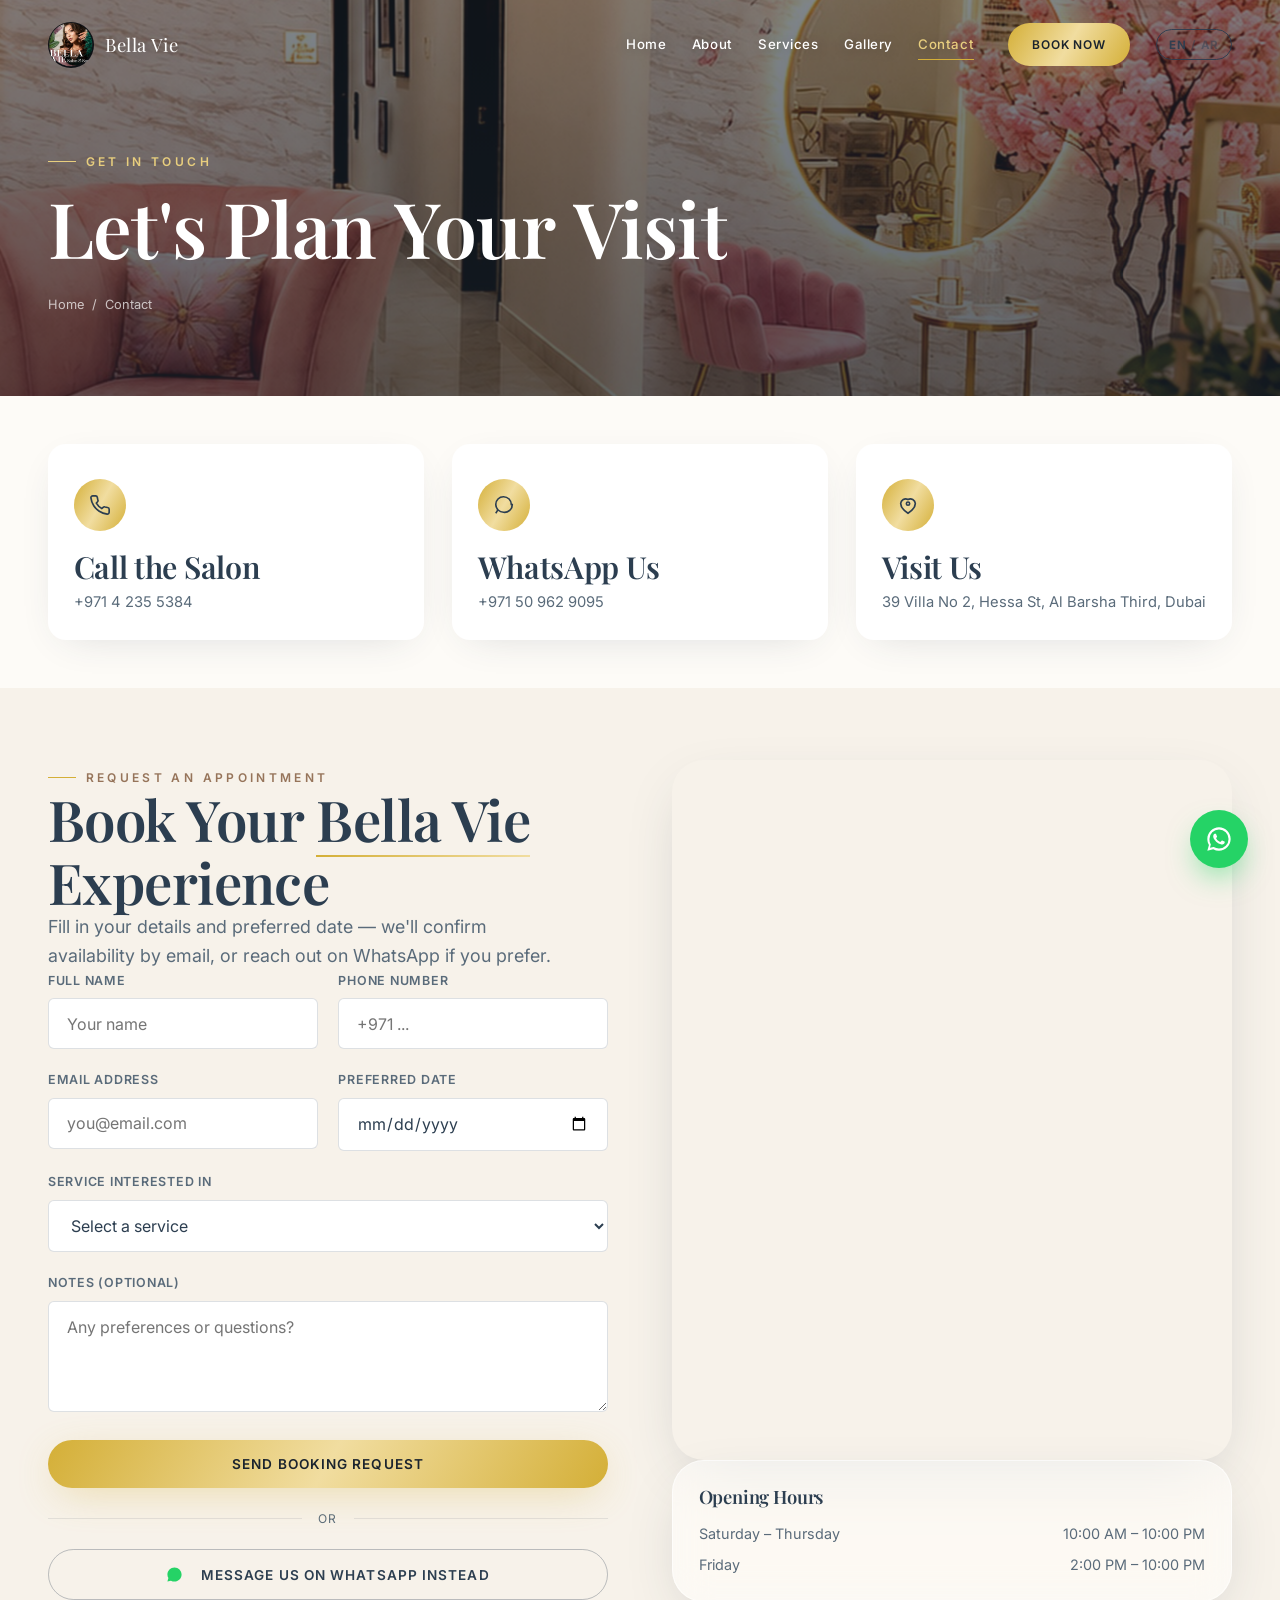
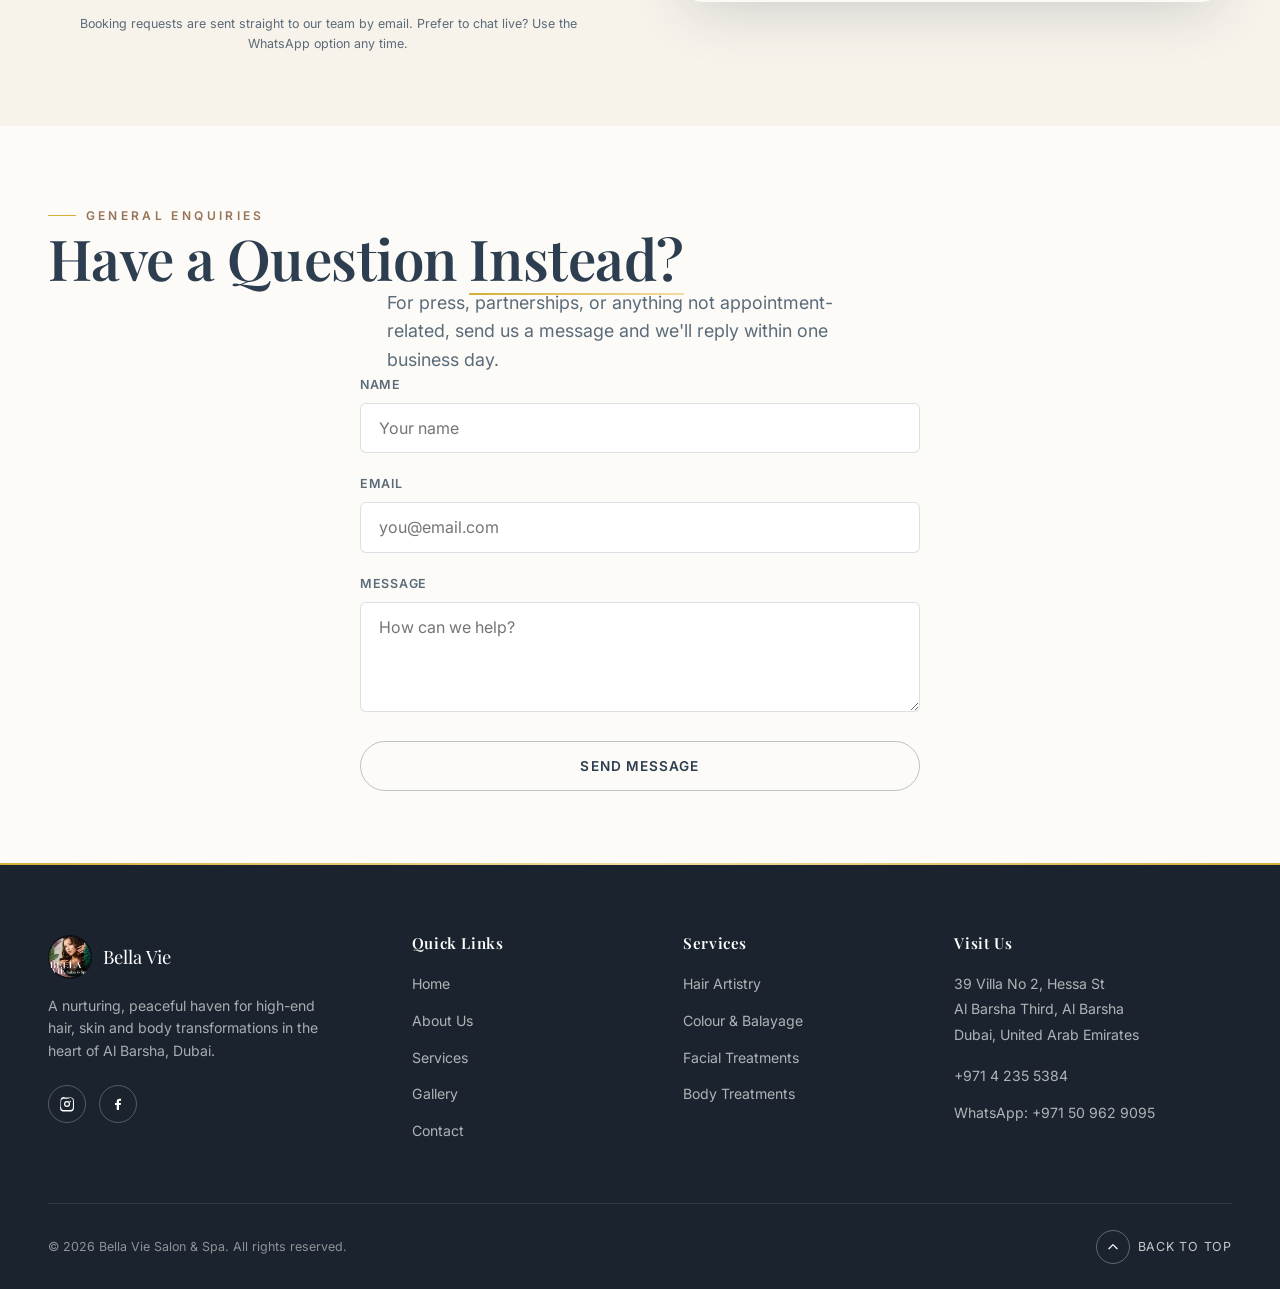
==== commit 94c3d18d: "Add files via upload" ====
--- a/contact.html
+++ b/contact.html
@@ -100,8 +100,7 @@
         <h2 class="mt-sm">Book Your <span class="thread">Bella Vie</span> Experience</h2>
         <p class="lead mt-md">Fill in your details and preferred date — we'll confirm availability by email, or reach out on WhatsApp if you prefer.</p>
 
-        <form id="booking-form" class="mt-lg" novalidate action="https://formspree.io/f/YOUR_FORM_ID" method="POST">
-          <input type="hidden" name="_subject" value="New Booking Request — Bella Vie Salon & Spa">
+        <form id="booking-form" class="mt-lg" novalidate>
           <div class="form-row">
             <div class="form-field">
               <label for="name">Full Name</label>
